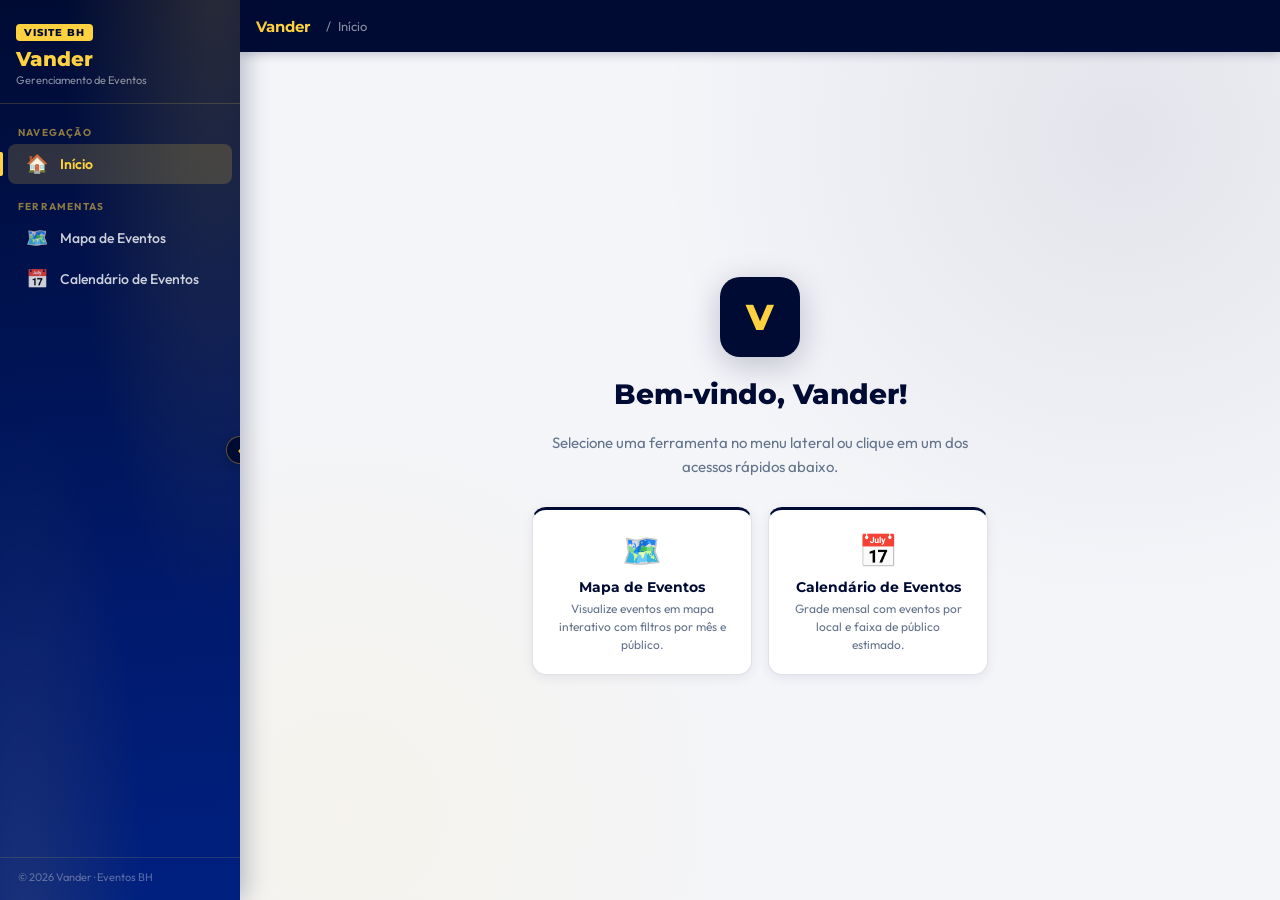
==== index.html @ 7c4c9ff2 "." ====
<!DOCTYPE html>
<html lang="pt-BR">
<head>
  <meta charset="utf-8">
  <meta name="viewport" content="width=device-width, initial-scale=1">
  <title>Vander</title>
  <link rel="preconnect" href="https://fonts.googleapis.com">
  <link rel="preconnect" href="https://fonts.gstatic.com" crossorigin>
  <link href="https://fonts.googleapis.com/css2?family=Montserrat:wght@400;600;700;800&family=Outfit:wght@300;400;600&display=swap" rel="stylesheet">
  <style>
    *, *::before, *::after { box-sizing: border-box; margin: 0; padding: 0; }

    :root {
      --sidebar-w: 240px;
      --navy: #000b33;
      --navy-mid: #001a6e;
      --gold: #FED141;
      --gold-dark: #c9a500;
      --ink: #1a1f36;
      --muted: #64748b;
      --bg: #f4f5f9;
      --panel: #ffffff;
      --line: rgba(0, 11, 51, 0.12);
      --t: 0.28s cubic-bezier(0.4, 0, 0.2, 1);
    }

    html, body { height: 100%; overflow: hidden; }
    body {
      font-family: "Outfit", "Segoe UI", sans-serif;
      background: var(--bg);
      color: var(--ink);
      display: flex;
    }

    /* ── Sidebar ── */
    #sidebar {
      width: var(--sidebar-w);
      height: 100vh;
      background: linear-gradient(175deg, var(--navy) 0%, var(--navy-mid) 70%, #002080 100%);
      display: flex;
      flex-direction: column;
      flex-shrink: 0;
      position: relative;
      z-index: 20;
      box-shadow: 4px 0 24px rgba(0,11,51,.28);
      transition: width var(--t);
      overflow: hidden;
    }
    #sidebar::after {
      content: "";
      position: absolute;
      inset: 0;
      background:
        radial-gradient(ellipse at 90% -5%, rgba(254,209,65,.16) 0%, transparent 50%),
        radial-gradient(ellipse at 10% 105%, rgba(254,209,65,.10) 0%, transparent 40%);
      pointer-events: none;
    }

    .sidebar-brand {
      padding: 20px 16px 16px;
      border-bottom: 1px solid rgba(254,209,65,.18);
      flex-shrink: 0;
    }
    .sidebar-brand-badge {
      display: inline-block;
      background: var(--gold);
      color: var(--navy);
      font-family: "Montserrat", sans-serif;
      font-weight: 800;
      font-size: 10px;
      letter-spacing: .1em;
      text-transform: uppercase;
      padding: 2px 8px;
      border-radius: 4px;
      margin-bottom: 6px;
      white-space: nowrap;
    }
    .sidebar-brand-title {
      font-family: "Montserrat", sans-serif;
      font-weight: 800;
      font-size: 20px;
      color: var(--gold);
      white-space: nowrap;
    }
    .sidebar-brand-sub {
      font-size: 11px;
      color: rgba(248,250,252,.55);
      margin-top: 2px;
      white-space: nowrap;
    }

    .sidebar-nav { flex: 1; overflow-y: auto; padding: 14px 0; }
    .nav-section-label {
      font-size: 10px;
      font-weight: 700;
      letter-spacing: .12em;
      text-transform: uppercase;
      color: rgba(254,209,65,.55);
      padding: 8px 18px 4px;
      white-space: nowrap;
    }
    .nav-item {
      display: flex;
      align-items: center;
      gap: 12px;
      padding: 11px 18px;
      cursor: pointer;
      border: none;
      background: none;
      text-align: left;
      color: rgba(248,250,252,.82);
      font-family: "Outfit", sans-serif;
      font-size: 14px;
      font-weight: 500;
      border-radius: 8px;
      margin: 1px 8px;
      width: calc(100% - 16px);
      transition: background .18s, color .18s;
      white-space: nowrap;
      position: relative;
      z-index: 1;
    }
    .nav-item:hover { background: rgba(254,209,65,.10); color: #fff; }
    .nav-item.active { background: rgba(254,209,65,.18); color: var(--gold); font-weight: 600; }
    .nav-item.active::before {
      content: "";
      position: absolute;
      left: -8px; top: 50%;
      transform: translateY(-50%);
      width: 3px; height: 60%;
      background: var(--gold);
      border-radius: 0 2px 2px 0;
    }
    .nav-icon { font-size: 18px; flex-shrink: 0; line-height: 1; }
    .nav-label { flex: 1; }

    .sidebar-footer {
      padding: 12px 18px 16px;
      border-top: 1px solid rgba(254,209,65,.14);
      font-size: 11px;
      color: rgba(248,250,252,.35);
      white-space: nowrap;
    }

    #sidebar-toggle {
      position: absolute;
      right: -14px; top: 50%;
      transform: translateY(-50%);
      width: 28px; height: 28px;
      border-radius: 50%;
      border: 1.5px solid rgba(254,209,65,.35);
      background: var(--navy);
      color: var(--gold);
      display: flex;
      align-items: center;
      justify-content: center;
      cursor: pointer;
      z-index: 30;
      font-size: 14px;
      box-shadow: 0 2px 8px rgba(0,11,51,.35);
      transition: background .2s;
    }
    #sidebar-toggle:hover { background: var(--navy-mid); }

    /* ── Main ── */
    #main { flex: 1; display: flex; flex-direction: column; height: 100vh; overflow: hidden; min-width: 0; }

    #topbar {
      height: 52px;
      background: var(--navy);
      display: flex;
      align-items: center;
      padding: 0 16px;
      gap: 12px;
      flex-shrink: 0;
      box-shadow: 0 2px 10px rgba(0,11,51,.22);
      z-index: 10;
    }
    #hamburger { display: none; background: none; border: none; color: var(--gold); font-size: 22px; cursor: pointer; padding: 4px; line-height: 1; }
    #topbar-title { font-family: "Montserrat", sans-serif; font-weight: 700; font-size: 15px; color: var(--gold); }
    #topbar-breadcrumb { font-size: 13px; color: rgba(248,250,252,.55); margin-left: 4px; }
    #topbar-breadcrumb::before { content: "/ "; margin-right: 4px; }

    #content-area { flex: 1; position: relative; overflow: hidden; }

    .page-frame {
      position: absolute; inset: 0;
      width: 100%; height: 100%;
      border: none; opacity: 0; pointer-events: none;
      transition: opacity .25s ease;
    }
    .page-frame.visible { opacity: 1; pointer-events: auto; }

    #welcome {
      position: absolute; inset: 0;
      display: flex; flex-direction: column;
      align-items: center; justify-content: center;
      gap: 20px; padding: 40px; text-align: center;
      background:
        radial-gradient(circle at 85% 10%, rgba(0,11,51,.07), transparent 40%),
        radial-gradient(circle at 10% 90%, rgba(254,209,65,.07), transparent 35%),
        var(--bg);
      transition: opacity .3s ease;
    }
    #welcome.hidden { opacity: 0; pointer-events: none; }
    .welcome-logo {
      background: var(--navy); color: var(--gold);
      font-family: "Montserrat", sans-serif;
      font-weight: 800; font-size: 36px;
      width: 80px; height: 80px; border-radius: 20px;
      display: flex; align-items: center; justify-content: center;
      box-shadow: 0 8px 32px rgba(0,11,51,.22);
    }
    .welcome-title { font-family: "Montserrat", sans-serif; font-weight: 800; font-size: 28px; color: var(--navy); }
    .welcome-subtitle { font-size: 15px; color: var(--muted); max-width: 420px; line-height: 1.6; }
    .welcome-cards { display: flex; gap: 16px; flex-wrap: wrap; justify-content: center; margin-top: 8px; }
    .welcome-card {
      background: var(--panel);
      border: 1.5px solid var(--line);
      border-top: 3px solid var(--navy);
      border-radius: 14px; padding: 20px 24px;
      width: 220px; cursor: pointer; text-align: center;
      transition: box-shadow .2s, transform .2s;
      box-shadow: 0 3px 12px rgba(0,11,51,.07);
    }
    .welcome-card:hover { box-shadow: 0 8px 28px rgba(0,11,51,.14); transform: translateY(-3px); }
    .welcome-card-icon { font-size: 32px; margin-bottom: 8px; }
    .welcome-card-title { font-family: "Montserrat", sans-serif; font-weight: 700; font-size: 14px; color: var(--navy); }
    .welcome-card-desc { font-size: 12px; color: var(--muted); margin-top: 4px; line-height: 1.5; }

    /* collapsed */
    body.sidebar-collapsed #sidebar { width: 60px; }
    body.sidebar-collapsed .sidebar-brand-badge,
    body.sidebar-collapsed .sidebar-brand-title,
    body.sidebar-collapsed .sidebar-brand-sub,
    body.sidebar-collapsed .nav-section-label,
    body.sidebar-collapsed .nav-label,
    body.sidebar-collapsed .sidebar-footer { display: none; }
    body.sidebar-collapsed .nav-item { justify-content: center; padding: 14px 0; margin: 1px 4px; width: calc(100% - 8px); }
    body.sidebar-collapsed .nav-item.active::before { display: none; }

    /* mobile */
    #overlay { display: none; position: fixed; inset: 0; background: rgba(0,11,51,.55); z-index: 15; backdrop-filter: blur(2px); }
    @media (max-width: 768px) {
      #sidebar { position: fixed; left: 0; top: 0; bottom: 0; transform: translateX(-100%); box-shadow: none; }
      #sidebar.mobile-open { transform: translateX(0); box-shadow: 4px 0 32px rgba(0,11,51,.4); }
      #overlay.active { display: block; }
      #hamburger { display: block; }
      #sidebar-toggle { display: none; }
      body.sidebar-collapsed #sidebar { width: var(--sidebar-w); }
      body.sidebar-collapsed .sidebar-brand-badge,
      body.sidebar-collapsed .sidebar-brand-title,
      body.sidebar-collapsed .sidebar-brand-sub,
      body.sidebar-collapsed .nav-section-label,
      body.sidebar-collapsed .nav-label,
      body.sidebar-collapsed .sidebar-footer { display: revert; }
      body.sidebar-collapsed .nav-item { justify-content: flex-start; padding: 11px 18px; margin: 1px 8px; width: calc(100% - 16px); }
    }
  </style>
</head>
<body>

  <div id="overlay"></div>

  <aside id="sidebar">
    <button id="sidebar-toggle" title="Recolher menu">&#8249;</button>
    <div class="sidebar-brand">
      <div class="sidebar-brand-badge">Visite BH</div>
      <div class="sidebar-brand-title">Vander</div>
      <div class="sidebar-brand-sub">Gerenciamento de Eventos</div>
    </div>
    <nav class="sidebar-nav">
      <div class="nav-section-label">Navegação</div>
      <button class="nav-item" data-page="welcome" onclick="showPage('welcome')">
        <span class="nav-icon">🏠</span><span class="nav-label">Início</span>
      </button>
      <div class="nav-section-label" style="margin-top:8px">Ferramentas</div>
      <button class="nav-item" data-page="mapa" onclick="showPage('mapa')">
        <span class="nav-icon">🗺️</span><span class="nav-label">Mapa de Eventos</span>
      </button>
      <button class="nav-item" data-page="calendario" onclick="showPage('calendario')">
        <span class="nav-icon">📅</span><span class="nav-label">Calendário de Eventos</span>
      </button>
    </nav>
    <div class="sidebar-footer">&copy; 2026 Vander &middot; Eventos BH</div>
  </aside>

  <div id="main">
    <header id="topbar">
      <button id="hamburger" onclick="toggleMobileSidebar()">&#9776;</button>
      <div id="topbar-title">Vander</div>
      <span id="topbar-breadcrumb">Início</span>
    </header>
    <div id="content-area">
      <div id="welcome">
        <div class="welcome-logo">V</div>
        <div class="welcome-title">Bem-vindo, Vander!</div>
        <div class="welcome-subtitle">Selecione uma ferramenta no menu lateral ou clique em um dos acessos rápidos abaixo.</div>
        <div class="welcome-cards">
          <div class="welcome-card" onclick="showPage('mapa')">
            <div class="welcome-card-icon">🗺️</div>
            <div class="welcome-card-title">Mapa de Eventos</div>
            <div class="welcome-card-desc">Visualize eventos em mapa interativo com filtros por mês e público.</div>
          </div>
          <div class="welcome-card" onclick="showPage('calendario')">
            <div class="welcome-card-icon">📅</div>
            <div class="welcome-card-title">Calendário de Eventos</div>
            <div class="welcome-card-desc">Grade mensal com eventos por local e faixa de público estimado.</div>
          </div>
        </div>
      </div>
      <iframe id="frame-mapa"       class="page-frame" src="" title="Mapa de Eventos"></iframe>
      <iframe id="frame-calendario" class="page-frame" src="" title="Calendário de Eventos"></iframe>
    </div>
  </div>

  <script>
    const pages = {
      welcome:    { label: 'Início',                  frame: null,               src: null },
      mapa:       { label: 'Mapa de Eventos',         frame: 'frame-mapa',       src: 'mapa.html' },
      calendario: { label: 'Calendário de Eventos',   frame: 'frame-calendario', src: 'calendario.html' },
    };
    const loadedFrames = new Set();

    function showPage(id) {
      const def = pages[id];
      if (!def) return;
      document.getElementById('welcome').classList.toggle('hidden', id !== 'welcome');
      Object.keys(pages).forEach(pid => {
        const p = pages[pid];
        if (!p.frame) return;
        const el = document.getElementById(p.frame);
        const active = pid === id;
        el.classList.toggle('visible', active);
        if (active && !loadedFrames.has(pid)) { el.src = p.src; loadedFrames.add(pid); }
      });
      document.querySelectorAll('.nav-item').forEach(btn => btn.classList.toggle('active', btn.dataset.page === id));
      document.getElementById('topbar-breadcrumb').textContent = def.label;
      if (window.innerWidth <= 768) closeMobileSidebar();
    }

    const sidebarEl = document.getElementById('sidebar');
    const toggleBtn = document.getElementById('sidebar-toggle');
    toggleBtn.addEventListener('click', () => {
      document.body.classList.toggle('sidebar-collapsed');
      const col = document.body.classList.contains('sidebar-collapsed');
      toggleBtn.innerHTML = col ? '&#8250;' : '&#8249;';
      toggleBtn.title     = col ? 'Expandir menu' : 'Recolher menu';
    });

    function toggleMobileSidebar() {
      const open = sidebarEl.classList.toggle('mobile-open');
      document.getElementById('overlay').classList.toggle('active', open);
    }
    function closeMobileSidebar() {
      sidebarEl.classList.remove('mobile-open');
      document.getElementById('overlay').classList.remove('active');
    }
    document.getElementById('overlay').addEventListener('click', closeMobileSidebar);

    showPage('welcome');
  </script>
</body>
</html>
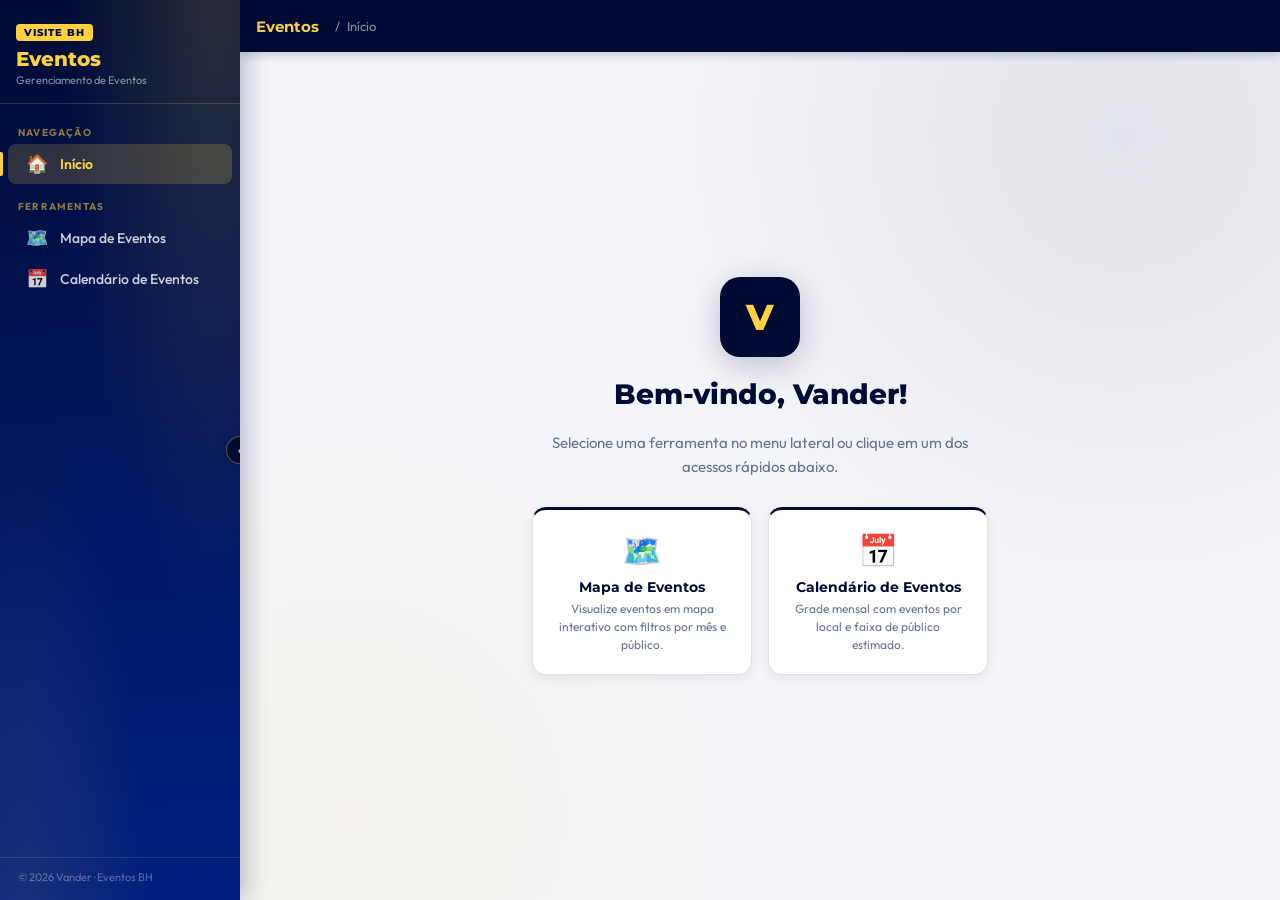
==== commit cedb0e6d: "." ====
--- a/index.html
+++ b/index.html
@@ -3,7 +3,7 @@
 <head>
   <meta charset="utf-8">
   <meta name="viewport" content="width=device-width, initial-scale=1">
-  <title>Vander</title>
+  <title>Eventos</title>
   <link rel="preconnect" href="https://fonts.googleapis.com">
   <link rel="preconnect" href="https://fonts.gstatic.com" crossorigin>
   <link href="https://fonts.googleapis.com/css2?family=Montserrat:wght@400;600;700;800&family=Outfit:wght@300;400;600&display=swap" rel="stylesheet">
@@ -266,7 +266,7 @@
     <button id="sidebar-toggle" title="Recolher menu">&#8249;</button>
     <div class="sidebar-brand">
       <div class="sidebar-brand-badge">Visite BH</div>
-      <div class="sidebar-brand-title">Vander</div>
+      <div class="sidebar-brand-title">Eventos</div>
       <div class="sidebar-brand-sub">Gerenciamento de Eventos</div>
     </div>
     <nav class="sidebar-nav">
@@ -288,7 +288,7 @@
   <div id="main">
     <header id="topbar">
       <button id="hamburger" onclick="toggleMobileSidebar()">&#9776;</button>
-      <div id="topbar-title">Vander</div>
+      <div id="topbar-title">Eventos</div>
       <span id="topbar-breadcrumb">Início</span>
     </header>
     <div id="content-area">
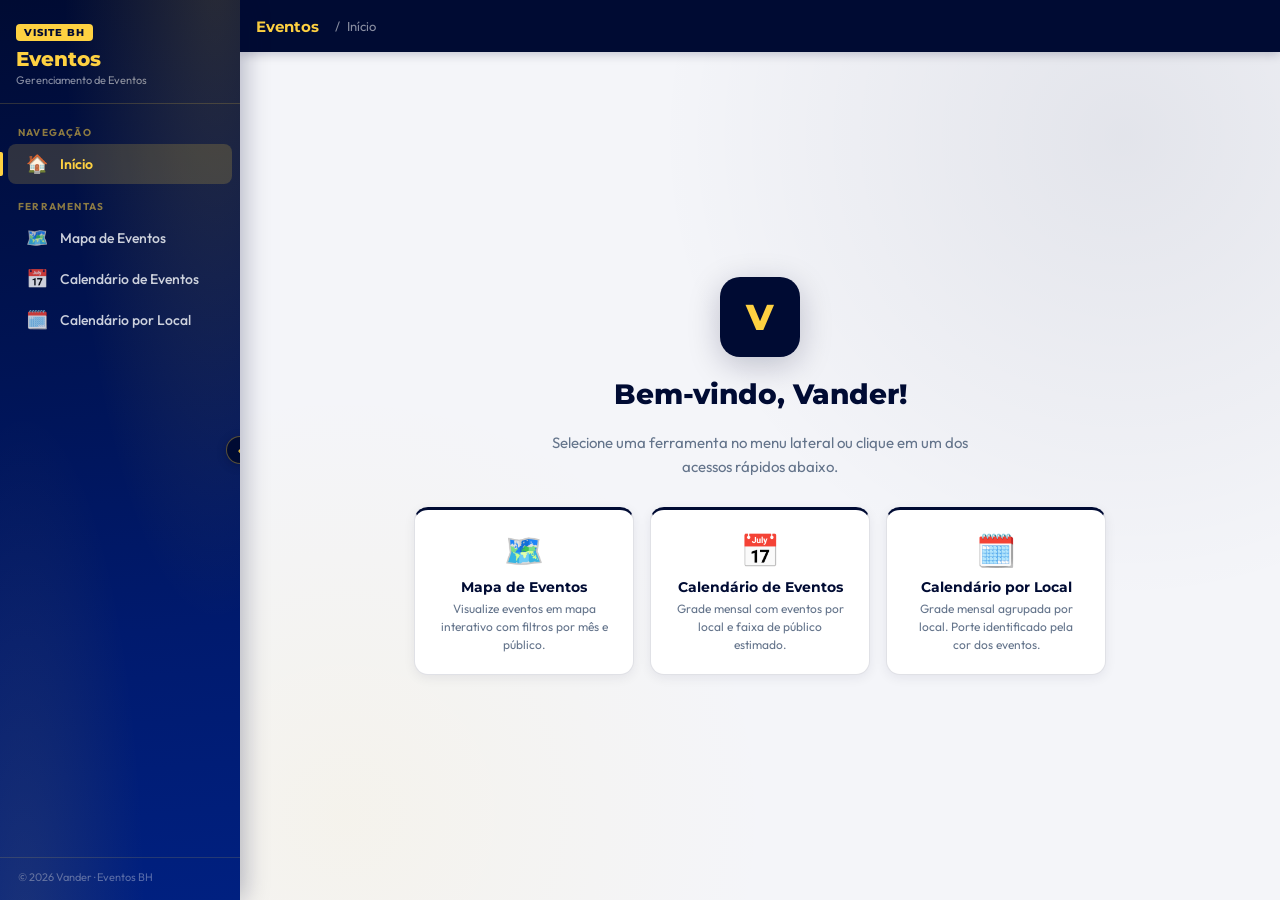
==== commit fce504e5: "." ====
--- a/index.html
+++ b/index.html
@@ -3,7 +3,7 @@
 <head>
   <meta charset="utf-8">
   <meta name="viewport" content="width=device-width, initial-scale=1">
-  <title>Eventos</title>
+  <title>Agenda de Eventos de Belo Horizonte</title>
   <link rel="preconnect" href="https://fonts.googleapis.com">
   <link rel="preconnect" href="https://fonts.gstatic.com" crossorigin>
   <link href="https://fonts.googleapis.com/css2?family=Montserrat:wght@400;600;700;800&family=Outfit:wght@300;400;600&display=swap" rel="stylesheet">
@@ -281,6 +281,9 @@
       <button class="nav-item" data-page="calendario" onclick="showPage('calendario')">
         <span class="nav-icon">📅</span><span class="nav-label">Calendário de Eventos</span>
       </button>
+        <button class="nav-item" data-page="calendario_v2" onclick="showPage('calendario_v2')">
+          <span class="nav-icon">🗓️</span><span class="nav-label">Calendário por Local</span>
+        </button>
     </nav>
     <div class="sidebar-footer">&copy; 2026 Vander &middot; Eventos BH</div>
   </aside>
@@ -307,10 +310,16 @@
             <div class="welcome-card-title">Calendário de Eventos</div>
             <div class="welcome-card-desc">Grade mensal com eventos por local e faixa de público estimado.</div>
           </div>
+            <div class="welcome-card" onclick="showPage('calendario_v2')">
+              <div class="welcome-card-icon">🗓️</div>
+              <div class="welcome-card-title">Calendário por Local</div>
+              <div class="welcome-card-desc">Grade mensal agrupada por local. Porte identificado pela cor dos eventos.</div>
+            </div>
         </div>
       </div>
       <iframe id="frame-mapa"       class="page-frame" src="" title="Mapa de Eventos"></iframe>
       <iframe id="frame-calendario" class="page-frame" src="" title="Calendário de Eventos"></iframe>
+        <iframe id="frame-calendario_v2" class="page-frame" src="" title="Calendário por Local"></iframe>
     </div>
   </div>
 
@@ -319,6 +328,7 @@
       welcome:    { label: 'Início',                  frame: null,               src: null },
       mapa:       { label: 'Mapa de Eventos',         frame: 'frame-mapa',       src: 'mapa.html' },
       calendario: { label: 'Calendário de Eventos',   frame: 'frame-calendario', src: 'calendario.html' },
+      calendario_v2: { label: 'Calendário por Local',  frame: 'frame-calendario_v2', src: 'calendario_v2.html' },
     };
     const loadedFrames = new Set();
 
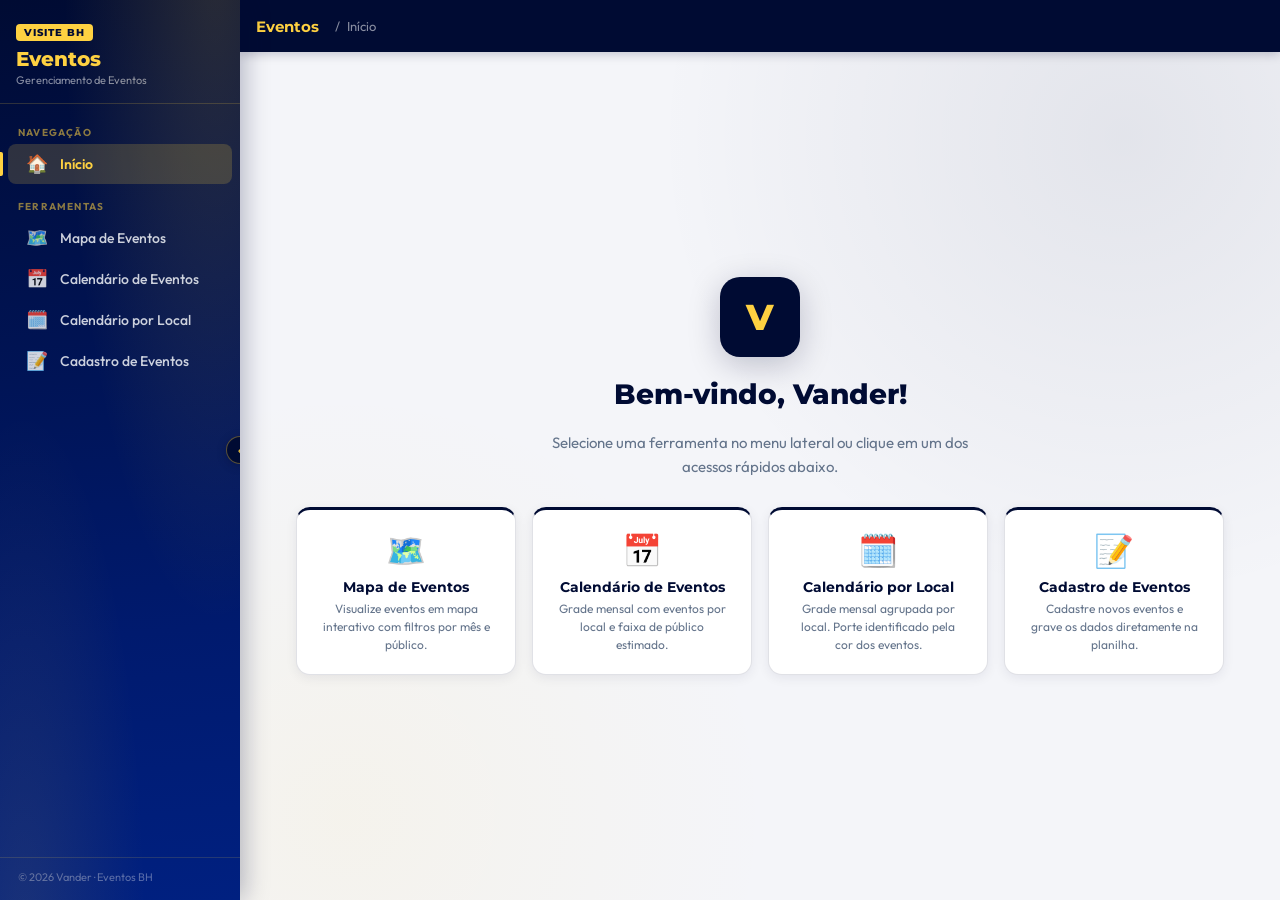
==== commit dc60998d: "Adiciona funcionalidade de cadastro de eventos com validação e integração ao Apps Script" ====
--- a/index.html
+++ b/index.html
@@ -284,6 +284,9 @@
         <button class="nav-item" data-page="calendario_v2" onclick="showPage('calendario_v2')">
           <span class="nav-icon">🗓️</span><span class="nav-label">Calendário por Local</span>
         </button>
+      <button class="nav-item" data-page="cadastro" onclick="showPage('cadastro')">
+        <span class="nav-icon">📝</span><span class="nav-label">Cadastro de Eventos</span>
+      </button>
     </nav>
     <div class="sidebar-footer">&copy; 2026 Vander &middot; Eventos BH</div>
   </aside>
@@ -315,11 +318,17 @@
               <div class="welcome-card-title">Calendário por Local</div>
               <div class="welcome-card-desc">Grade mensal agrupada por local. Porte identificado pela cor dos eventos.</div>
             </div>
+          <div class="welcome-card" onclick="showPage('cadastro')">
+            <div class="welcome-card-icon">📝</div>
+            <div class="welcome-card-title">Cadastro de Eventos</div>
+            <div class="welcome-card-desc">Cadastre novos eventos e grave os dados diretamente na planilha.</div>
+          </div>
         </div>
       </div>
       <iframe id="frame-mapa"       class="page-frame" src="" title="Mapa de Eventos"></iframe>
       <iframe id="frame-calendario" class="page-frame" src="" title="Calendário de Eventos"></iframe>
         <iframe id="frame-calendario_v2" class="page-frame" src="" title="Calendário por Local"></iframe>
+      <iframe id="frame-cadastro" class="page-frame" src="" title="Cadastro de Eventos"></iframe>
     </div>
   </div>
 
@@ -329,6 +338,7 @@
       mapa:       { label: 'Mapa de Eventos',         frame: 'frame-mapa',       src: 'mapa.html' },
       calendario: { label: 'Calendário de Eventos',   frame: 'frame-calendario', src: 'calendario.html' },
       calendario_v2: { label: 'Calendário por Local',  frame: 'frame-calendario_v2', src: 'calendario_v2.html' },
+      cadastro: { label: 'Cadastro de Eventos', frame: 'frame-cadastro', src: 'cadastro_eventos.html' },
     };
     const loadedFrames = new Set();
 
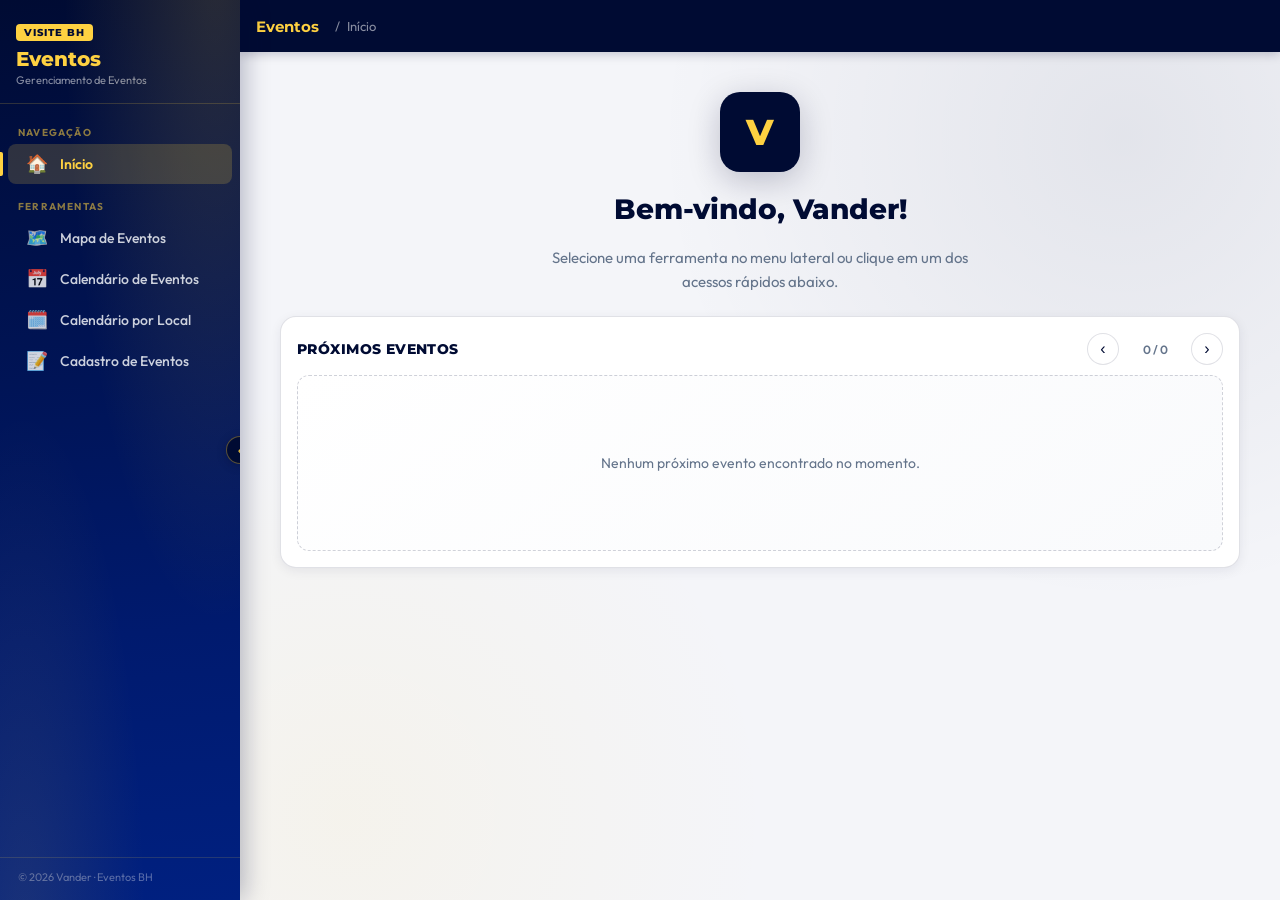
==== commit d719a3fa: "Ajuste para o programa ler a planilha de eventos" ====
--- a/index.html
+++ b/index.html
@@ -194,13 +194,14 @@
     #welcome {
       position: absolute; inset: 0;
       display: flex; flex-direction: column;
-      align-items: center; justify-content: center;
+      align-items: center; justify-content: flex-start;
       gap: 20px; padding: 40px; text-align: center;
       background:
         radial-gradient(circle at 85% 10%, rgba(0,11,51,.07), transparent 40%),
         radial-gradient(circle at 10% 90%, rgba(254,209,65,.07), transparent 35%),
         var(--bg);
       transition: opacity .3s ease;
+      overflow-y: auto;
     }
     #welcome.hidden { opacity: 0; pointer-events: none; }
     .welcome-logo {
@@ -227,6 +228,110 @@
     .welcome-card-icon { font-size: 32px; margin-bottom: 8px; }
     .welcome-card-title { font-family: "Montserrat", sans-serif; font-weight: 700; font-size: 14px; color: var(--navy); }
     .welcome-card-desc { font-size: 12px; color: var(--muted); margin-top: 4px; line-height: 1.5; }
+
+    .upcoming-section {
+      width: min(980px, 100%);
+      margin-top: 2px;
+      background: var(--panel);
+      border: 1.5px solid var(--line);
+      border-radius: 16px;
+      padding: 16px;
+      box-shadow: 0 3px 12px rgba(0,11,51,.07);
+    }
+    .upcoming-header {
+      display: flex;
+      align-items: center;
+      justify-content: space-between;
+      gap: 10px;
+      margin-bottom: 10px;
+      text-align: left;
+    }
+    .upcoming-title {
+      font-family: "Montserrat", sans-serif;
+      font-size: 14px;
+      font-weight: 800;
+      letter-spacing: .03em;
+      color: var(--navy);
+      text-transform: uppercase;
+    }
+    .upcoming-controls {
+      display: flex;
+      align-items: center;
+      gap: 8px;
+    }
+    .carousel-btn {
+      width: 32px;
+      height: 32px;
+      border-radius: 50%;
+      border: 1px solid var(--line);
+      background: #fff;
+      color: var(--navy);
+      cursor: pointer;
+      font-size: 16px;
+      line-height: 1;
+    }
+    .carousel-btn:hover { background: #f8fafc; }
+    .upcoming-indicator {
+      min-width: 56px;
+      font-size: 12px;
+      color: var(--muted);
+      text-align: center;
+      font-weight: 600;
+    }
+    .events-stage {
+      min-height: 176px;
+      border-radius: 12px;
+      border: 1px dashed rgba(0, 11, 51, .18);
+      background: linear-gradient(145deg, #ffffff 0%, #f9fafc 100%);
+      display: flex;
+      align-items: center;
+      justify-content: center;
+      padding: 14px;
+      text-align: left;
+    }
+    .event-card {
+      width: 100%;
+      max-width: 860px;
+      border-radius: 12px;
+      border: 1px solid var(--line);
+      border-left: 5px solid var(--navy);
+      background: #fff;
+      box-shadow: 0 4px 18px rgba(0,11,51,.08);
+      padding: 16px;
+      animation: fadein .35s ease;
+    }
+    .event-date {
+      display: inline-block;
+      background: rgba(254,209,65,.25);
+      color: #5b4500;
+      font-size: 11px;
+      font-weight: 700;
+      border-radius: 999px;
+      padding: 4px 10px;
+      margin-bottom: 8px;
+    }
+    .event-title {
+      font-family: "Montserrat", sans-serif;
+      font-size: 18px;
+      font-weight: 700;
+      color: var(--navy);
+      margin-bottom: 7px;
+      line-height: 1.3;
+    }
+    .event-meta {
+      font-size: 13px;
+      line-height: 1.55;
+      color: #334155;
+    }
+    .events-empty {
+      color: var(--muted);
+      font-size: 14px;
+      text-align: center;
+    }
+    @keyframes fadein {
+      from { opacity: 0; transform: translateY(4px); }
+      to { opacity: 1; transform: translateY(0); }
+    }
 
     /* collapsed */
     body.sidebar-collapsed #sidebar { width: 60px; }
@@ -255,6 +360,9 @@
       body.sidebar-collapsed .nav-label,
       body.sidebar-collapsed .sidebar-footer { display: revert; }
       body.sidebar-collapsed .nav-item { justify-content: flex-start; padding: 11px 18px; margin: 1px 8px; width: calc(100% - 16px); }
+      .upcoming-header { flex-wrap: wrap; }
+      .events-stage { min-height: 210px; }
+      .event-title { font-size: 16px; }
     }
   </style>
 </head>
@@ -302,28 +410,19 @@
         <div class="welcome-logo">V</div>
         <div class="welcome-title">Bem-vindo, Vander!</div>
         <div class="welcome-subtitle">Selecione uma ferramenta no menu lateral ou clique em um dos acessos rápidos abaixo.</div>
-        <div class="welcome-cards">
-          <div class="welcome-card" onclick="showPage('mapa')">
-            <div class="welcome-card-icon">🗺️</div>
-            <div class="welcome-card-title">Mapa de Eventos</div>
-            <div class="welcome-card-desc">Visualize eventos em mapa interativo com filtros por mês e público.</div>
+        <section class="upcoming-section" aria-label="Próximos eventos">
+          <div class="upcoming-header">
+            <div class="upcoming-title">Próximos Eventos</div>
+            <div class="upcoming-controls">
+              <button id="carousel-prev" class="carousel-btn" type="button" aria-label="Evento anterior">&#8249;</button>
+              <div id="carousel-indicator" class="upcoming-indicator">0 / 0</div>
+              <button id="carousel-next" class="carousel-btn" type="button" aria-label="Próximo evento">&#8250;</button>
+            </div>
           </div>
-          <div class="welcome-card" onclick="showPage('calendario')">
-            <div class="welcome-card-icon">📅</div>
-            <div class="welcome-card-title">Calendário de Eventos</div>
-            <div class="welcome-card-desc">Grade mensal com eventos por local e faixa de público estimado.</div>
+          <div id="events-stage" class="events-stage">
+            <div id="events-empty" class="events-empty">Carregando eventos...</div>
           </div>
-            <div class="welcome-card" onclick="showPage('calendario_v2')">
-              <div class="welcome-card-icon">🗓️</div>
-              <div class="welcome-card-title">Calendário por Local</div>
-              <div class="welcome-card-desc">Grade mensal agrupada por local. Porte identificado pela cor dos eventos.</div>
-            </div>
-          <div class="welcome-card" onclick="showPage('cadastro')">
-            <div class="welcome-card-icon">📝</div>
-            <div class="welcome-card-title">Cadastro de Eventos</div>
-            <div class="welcome-card-desc">Cadastre novos eventos e grave os dados diretamente na planilha.</div>
-          </div>
-        </div>
+        </section>
       </div>
       <iframe id="frame-mapa"       class="page-frame" src="" title="Mapa de Eventos"></iframe>
       <iframe id="frame-calendario" class="page-frame" src="" title="Calendário de Eventos"></iframe>
@@ -333,6 +432,12 @@
   </div>
 
   <script>
+    const carouselState = {
+      eventos: [],
+      atual: 0,
+      timer: null,
+    };
+
     const pages = {
       welcome:    { label: 'Início',                  frame: null,               src: null },
       mapa:       { label: 'Mapa de Eventos',         frame: 'frame-mapa',       src: 'mapa.html' },
@@ -341,6 +446,150 @@
       cadastro: { label: 'Cadastro de Eventos', frame: 'frame-cadastro', src: 'cadastro_eventos.html' },
     };
     const loadedFrames = new Set();
+
+    function parseDataCsv(texto) {
+      const valor = (texto || '').trim();
+      if (!valor) return null;
+      const partes = valor.split('/');
+      if (partes.length !== 3) return null;
+
+      const dia = parseInt(partes[0], 10);
+      const mesTxt = partes[1].slice(0, 3).toUpperCase();
+      const ano = parseInt(partes[2], 10);
+
+      const meses = {
+        JAN: 0, FEV: 1, MAR: 2, ABR: 3, MAI: 4, JUN: 5,
+        JUL: 6, AGO: 7, SET: 8, OUT: 9, NOV: 10, DEZ: 11,
+      };
+
+      const mes = meses[mesTxt];
+      if (!Number.isInteger(dia) || !Number.isInteger(ano) || mes === undefined) return null;
+      return new Date(ano, mes, dia);
+    }
+
+    function formatarIntervalo(dataInicio, dataFim) {
+      const ini = (dataInicio || '').trim();
+      const fim = (dataFim || '').trim();
+      if (fim && fim !== ini) return `${ini} até ${fim}`;
+      return ini;
+    }
+
+    function parseCsvEventos(csvText) {
+      const linhas = csvText.split(/\r?\n/).filter(l => l.trim());
+      if (linhas.length < 2) return [];
+
+      const cabecalho = linhas[0].split(';').map(c => c.trim());
+      const eventos = [];
+
+      for (let i = 1; i < linhas.length; i += 1) {
+        const colunas = linhas[i].split(';');
+        if (colunas.length < cabecalho.length) continue;
+        const item = {};
+        for (let j = 0; j < cabecalho.length; j += 1) {
+          item[cabecalho[j]] = (colunas[j] || '').trim();
+        }
+        eventos.push(item);
+      }
+
+      return eventos;
+    }
+
+    function normalizarFuturo(eventos) {
+      const hoje = new Date();
+      hoje.setHours(0, 0, 0, 0);
+
+      return eventos
+        .map((ev) => {
+          const inicio = parseDataCsv(ev.DATA);
+          const fim = parseDataCsv(ev.DATAFINAL) || inicio;
+          return {
+            descricao: ev.DESCRICAO || 'Evento sem descrição',
+            local: ev.NOMELOCAL || ev.LOCAL || 'Local não informado',
+            endereco: ev.ENDERECO || ev.ENDERECOLOCAL || 'Endereço não informado',
+            publico: ev.ESTIMATIVAPUBLICO || 'Não informado',
+            dataInicioTxt: ev.DATA || '',
+            dataFimTxt: ev.DATAFINAL || ev.DATA || '',
+            inicio,
+            fim,
+          };
+        })
+        .filter(ev => ev.inicio && ev.fim && ev.fim >= hoje)
+        .sort((a, b) => a.inicio - b.inicio)
+        .slice(0, 12);
+    }
+
+    function atualizarIndicador() {
+      const indicador = document.getElementById('carousel-indicator');
+      if (!indicador) return;
+      const total = carouselState.eventos.length;
+      const atual = total ? (carouselState.atual + 1) : 0;
+      indicador.textContent = `${atual} / ${total}`;
+    }
+
+    function renderEventoAtual() {
+      const stage = document.getElementById('events-stage');
+      if (!stage) return;
+
+      if (!carouselState.eventos.length) {
+        stage.innerHTML = '<div class="events-empty">Nenhum próximo evento encontrado no momento.</div>';
+        atualizarIndicador();
+        return;
+      }
+
+      const ev = carouselState.eventos[carouselState.atual];
+      const periodo = formatarIntervalo(ev.dataInicioTxt, ev.dataFimTxt);
+
+      stage.innerHTML = `
+        <article class="event-card">
+          <div class="event-date">${periodo}</div>
+          <div class="event-title">${ev.descricao}</div>
+          <div class="event-meta"><strong>Local:</strong> ${ev.local}</div>
+          <div class="event-meta"><strong>Endereço:</strong> ${ev.endereco}</div>
+          <div class="event-meta"><strong>Público estimado:</strong> ${ev.publico}</div>
+        </article>
+      `;
+
+      atualizarIndicador();
+    }
+
+    function avancarEvento() {
+      const total = carouselState.eventos.length;
+      if (!total) return;
+      carouselState.atual = (carouselState.atual + 1) % total;
+      renderEventoAtual();
+    }
+
+    function voltarEvento() {
+      const total = carouselState.eventos.length;
+      if (!total) return;
+      carouselState.atual = (carouselState.atual - 1 + total) % total;
+      renderEventoAtual();
+    }
+
+    function iniciarAutoRotacao() {
+      if (carouselState.timer) clearInterval(carouselState.timer);
+      carouselState.timer = setInterval(avancarEvento, 2000);
+    }
+
+    async function carregarCarrosselEventos() {
+      const stage = document.getElementById('events-stage');
+      if (!stage) return;
+
+      try {
+        const resposta = await fetch('eventos_bh.csv', { cache: 'no-store' });
+        if (!resposta.ok) throw new Error('Falha ao carregar CSV de eventos.');
+        const csvText = await resposta.text();
+
+        const eventos = parseCsvEventos(csvText);
+        carouselState.eventos = normalizarFuturo(eventos);
+        carouselState.atual = 0;
+        renderEventoAtual();
+        iniciarAutoRotacao();
+      } catch (erro) {
+        stage.innerHTML = '<div class="events-empty">Não foi possível carregar os próximos eventos.</div>';
+        atualizarIndicador();
+      }
+    }
 
     function showPage(id) {
       const def = pages[id];
@@ -377,7 +626,10 @@
       document.getElementById('overlay').classList.remove('active');
     }
     document.getElementById('overlay').addEventListener('click', closeMobileSidebar);
-
+    document.getElementById('carousel-prev').addEventListener('click', voltarEvento);
+    document.getElementById('carousel-next').addEventListener('click', avancarEvento);
+
+    carregarCarrosselEventos();
     showPage('welcome');
   </script>
 </body>
